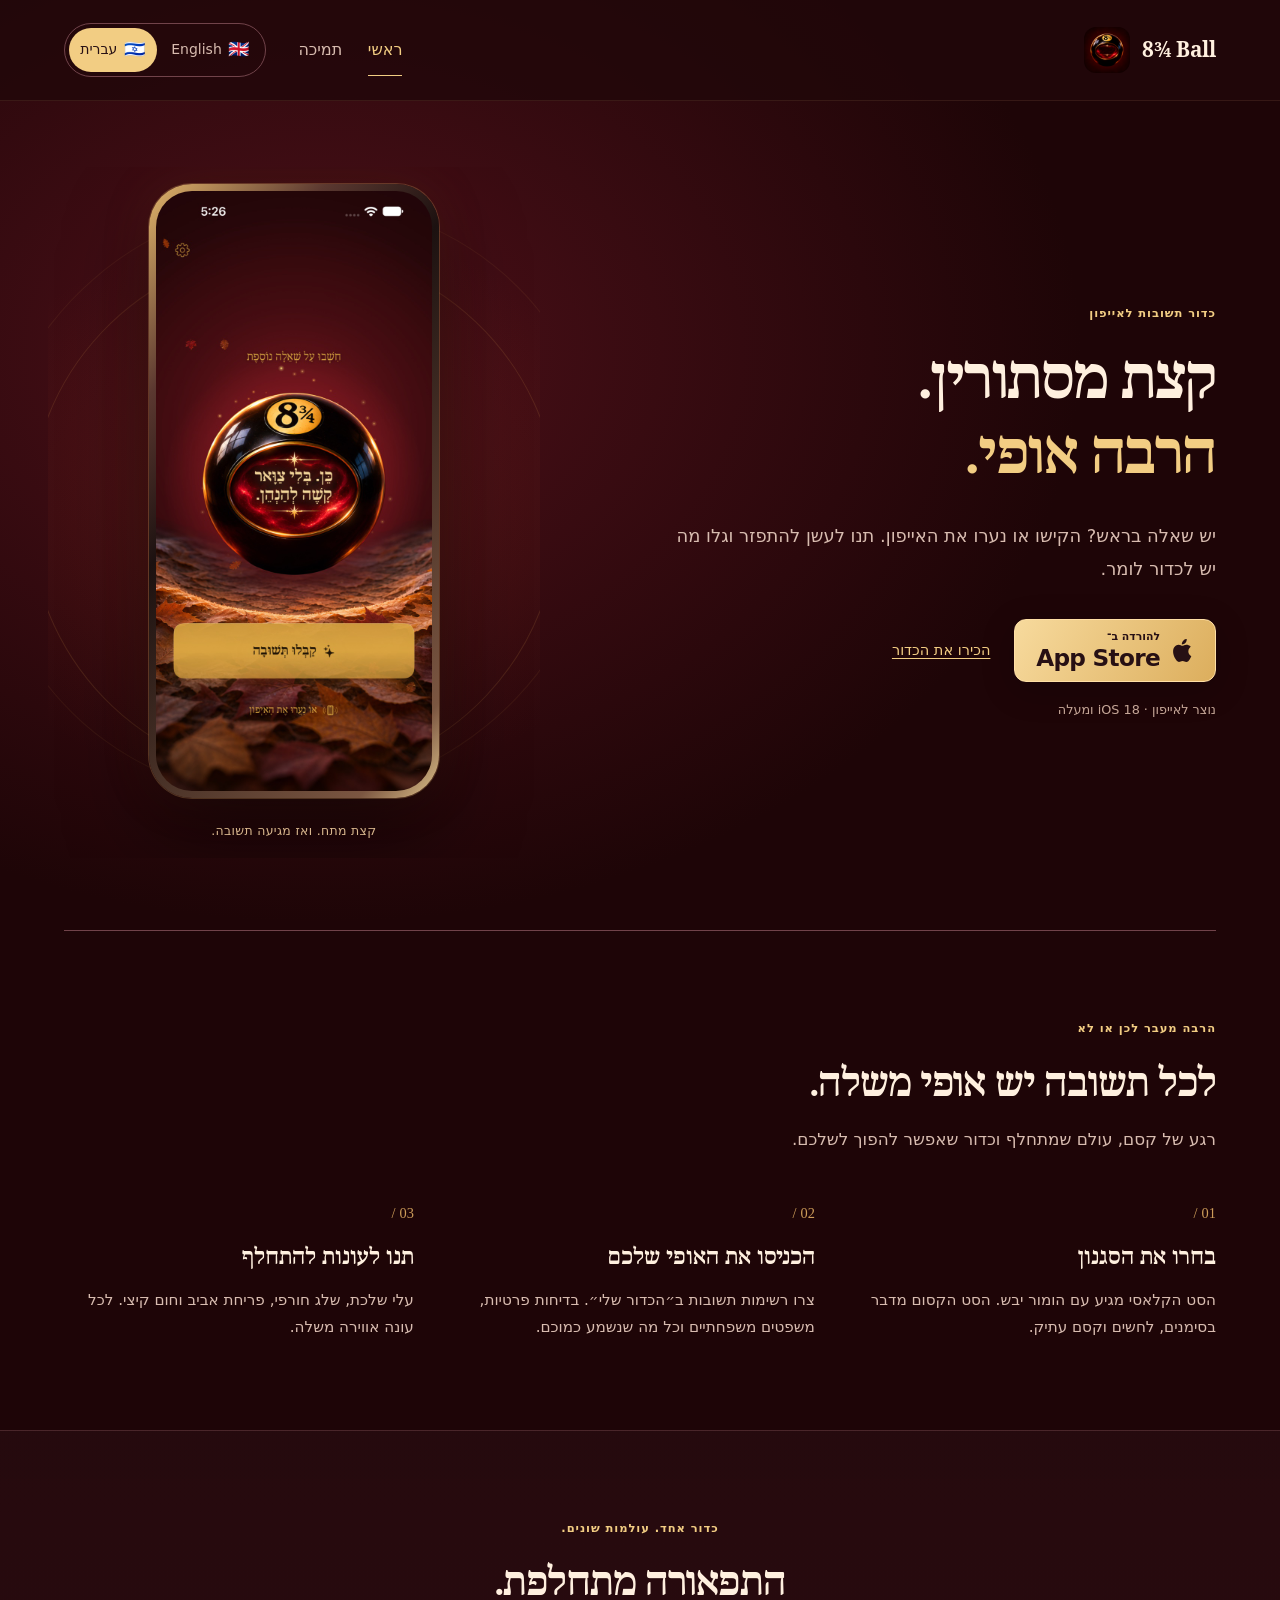
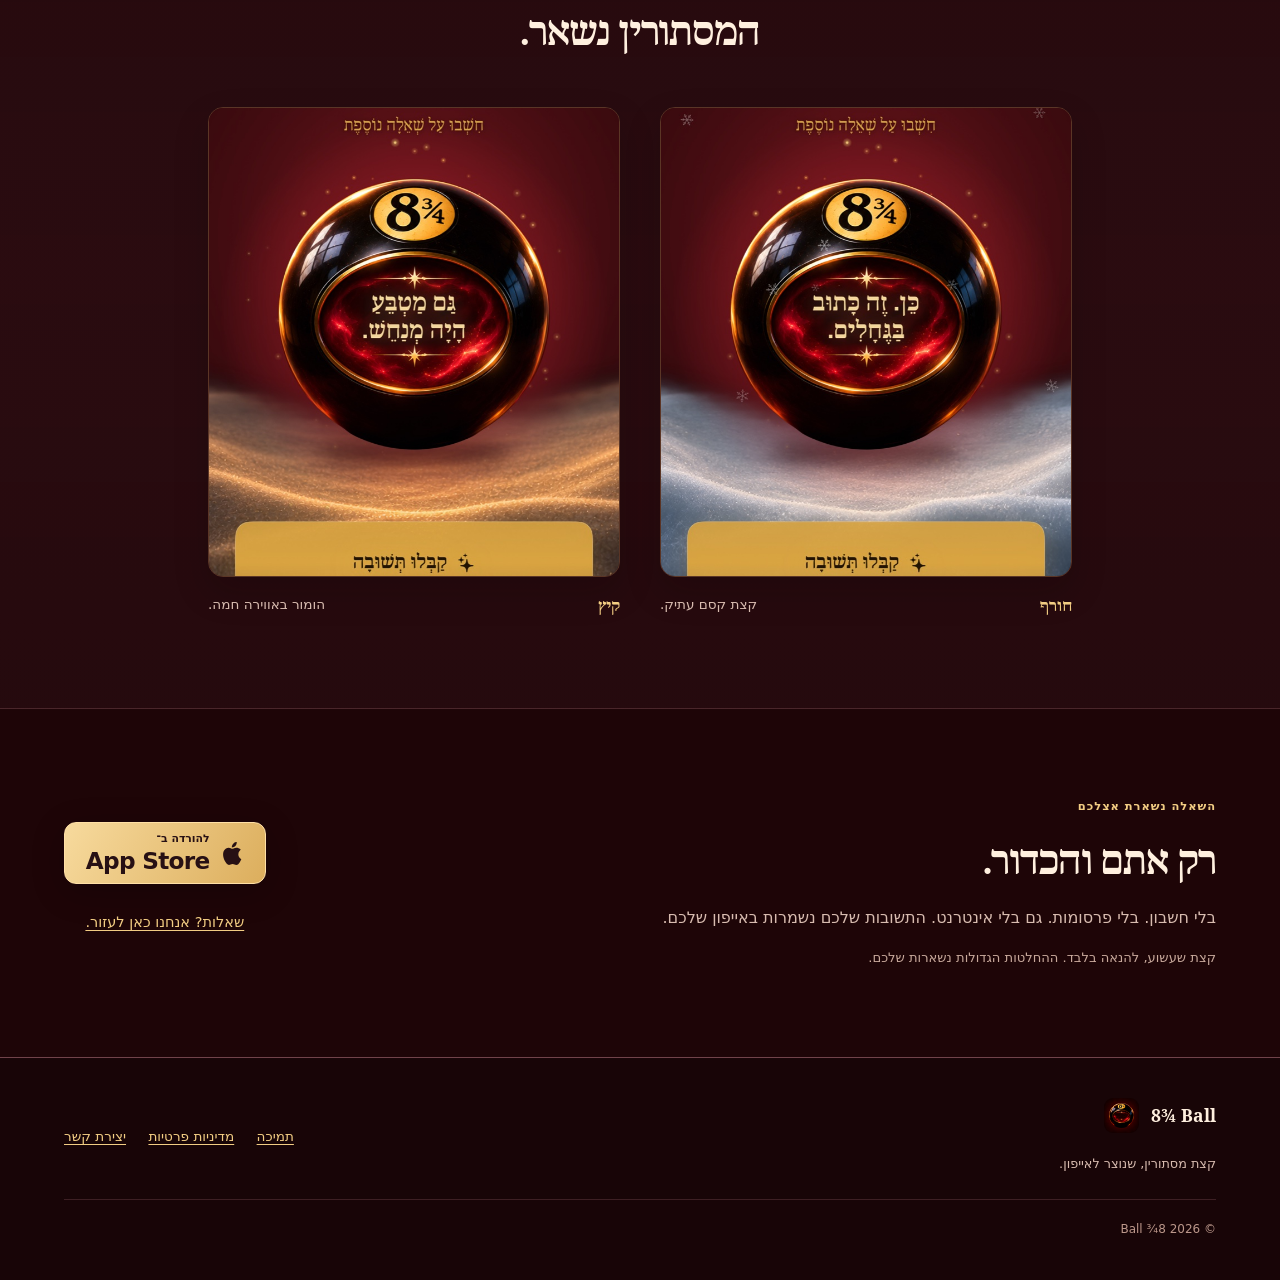
==== he/index.html @ 46d9da11 "Redesign bilingual product and support website" ====
<!doctype html><html lang="he" dir="rtl"><head><meta charset="utf-8"><meta name="viewport" content="width=device-width, initial-scale=1"><meta name="description" content="כדור תשובות קסום לאייפון. תשובות עם אופי, עולמות מתחלפים ורשימות תשובות משלכם."><meta name="theme-color" content="#1e0507"><title>קצת מסתורין. הרבה אופי. · 8¾ Ball</title><link rel="icon" href="../assets/app-icon.png"><link rel="stylesheet" href="../assets/site.css"><link rel="alternate" hreflang="en" href="../"><link rel="alternate" hreflang="he" href="../he/"><link rel="alternate" hreflang="x-default" href="../"></head><body><a class="skip-link" href="#main">דילוג לתוכן</a><header class="site-header"><div class="wrap header-content"><a class="brand" href="../he/" lang="en" dir="ltr"><img src="../assets/app-icon.png" alt="" width="46" height="46"><span>8¾ Ball</span></a><nav class="main-nav" aria-label="ניווט ראשי"><a href="../he/" aria-current="page">ראשי</a><a href="../he/support/">תמיכה</a></nav><nav class="language-switch" aria-label="שפת האתר"><a href="../" lang="en" hreflang="en"><span aria-hidden="true">🇬🇧</span><bdi>English</bdi></a><a href="../he/" lang="he" hreflang="he" aria-current="page"><span aria-hidden="true">🇮🇱</span><bdi>עברית</bdi></a></nav></div></header><main id="main" tabindex="-1"><section class="hero wrap" aria-labelledby="hero-title"><div class="hero-copy"><p class="eyebrow">כדור תשובות לאייפון</p><h1 id="hero-title">קצת מסתורין.<br><em>הרבה אופי.</em></h1><p class="lead">יש שאלה בראש? הקישו או נערו את האייפון. תנו לעשן להתפזר וגלו מה יש לכדור לומר.</p><div class="hero-actions"><a class="button store-button" href="https://apps.apple.com/app/id6838072461"><svg aria-hidden="true" viewBox="0 0 24 28" width="23" height="27"><path fill="currentColor" d="M18.1 14.8c0-3 2.5-4.5 2.6-4.6-1.4-2-3.5-2.3-4.3-2.3-1.8-.2-3.6 1.1-4.5 1.1-.9 0-2.3-1.1-3.8-1.1-2 0-3.9 1.2-4.9 3-2.1 3.6-.5 9 1.5 12 .9 1.4 2.1 3 3.6 3 1.5-.1 2-1 3.8-1 1.8 0 2.3 1 3.9 1 1.6 0 2.6-1.4 3.6-2.9 1.1-1.6 1.6-3.1 1.6-3.2-.1 0-3.1-1.2-3.1-5zM15.2 6c.8-1 1.4-2.5 1.2-4-.1-.1-2.4.2-3.6 1.7-1 1.1-1.6 2.6-1.5 4 1.4.1 2.8-.7 3.9-1.7z"/></svg><span><small>להורדה ב־</small><strong lang="en">App Store</strong></span></a><a class="text-link" href="#experience">הכירו את הכדור</a></div><p class="fine-print">נוצר לאייפון · iOS 18 ומעלה</p></div><div class="hero-visual"><span class="orbit orbit-one" aria-hidden="true"></span><span class="orbit orbit-two" aria-hidden="true"></span><div class="phone"><img class="" src="../assets/he-1-classic-autumn.jpg" width="737" height="1600" alt="הכדור באייפון: כדור שחור עם מסגרת זהב ותשובה משעשעת, על רקע עלי שלכת." fetchpriority="high" decoding="async"></div><p class="image-caption">קצת מתח. ואז מגיעה תשובה.</p></div></section>
  <section class="experience section wrap" id="experience" aria-labelledby="experience-title"><div class="section-heading"><p class="eyebrow">הרבה מעבר לכן או לא</p><h2 id="experience-title">לכל תשובה יש אופי משלה.</h2><p>רגע של קסם, עולם שמתחלף וכדור שאפשר להפוך לשלכם.</p></div><div class="feature-grid"><article class="feature"><span class="feature-number" aria-hidden="true">01 /</span><h3>בחרו את הסגנון</h3><p>הסט הקלאסי מגיע עם הומור יבש. הסט הקסום מדבר בסימנים, לחשים וקסם עתיק.</p></article><article class="feature"><span class="feature-number" aria-hidden="true">02 /</span><h3>הכניסו את האופי שלכם</h3><p>צרו רשימות תשובות ב״הכדור שלי״. בדיחות פרטיות, משפטים משפחתיים וכל מה שנשמע כמוכם.</p></article><article class="feature"><span class="feature-number" aria-hidden="true">03 /</span><h3>תנו לעונות להתחלף</h3><p>עלי שלכת, שלג חורפי, פריחת אביב וחום קיצי. לכל עונה אווירה משלה.</p></article></div></section>
  <section class="gallery-section section" aria-labelledby="gallery-title"><div class="wrap"><div class="section-heading"><p class="eyebrow">כדור אחד. עולמות שונים.</p><h2 id="gallery-title">התפאורה מתחלפת.<br>המסתורין נשאר.</h2></div><div class="gallery"><figure><img class="" src="../assets/he-2-fantasy-winter.jpg" width="737" height="1600" alt="תשובה מהסט הקסום בכדור על רקע שלג חורפי." loading="lazy" decoding="async"><figcaption><span>חורף</span>קצת קסם עתיק.</figcaption></figure><figure><img class="" src="../assets/he-3-classic-summer.jpg" width="737" height="1600" alt="תשובה מהסט הקלאסי בכדור על רקע קיצי חם." loading="lazy" decoding="async"><figcaption><span>קיץ</span>הומור באווירה חמה.</figcaption></figure></div></div></section>
  <section class="closing wrap"><div><p class="eyebrow">השאלה נשארת אצלכם</p><h2>רק אתם והכדור.</h2><p>בלי חשבון. בלי פרסומות. גם בלי אינטרנט. התשובות שלכם נשמרות באייפון שלכם.</p><p class="entertainment">קצת שעשוע, להנאה בלבד. ההחלטות הגדולות נשארות שלכם.</p></div><div class="closing-actions"><a class="button store-button" href="https://apps.apple.com/app/id6838072461"><svg aria-hidden="true" viewBox="0 0 24 28" width="23" height="27"><path fill="currentColor" d="M18.1 14.8c0-3 2.5-4.5 2.6-4.6-1.4-2-3.5-2.3-4.3-2.3-1.8-.2-3.6 1.1-4.5 1.1-.9 0-2.3-1.1-3.8-1.1-2 0-3.9 1.2-4.9 3-2.1 3.6-.5 9 1.5 12 .9 1.4 2.1 3 3.6 3 1.5-.1 2-1 3.8-1 1.8 0 2.3 1 3.9 1 1.6 0 2.6-1.4 3.6-2.9 1.1-1.6 1.6-3.1 1.6-3.2-.1 0-3.1-1.2-3.1-5zM15.2 6c.8-1 1.4-2.5 1.2-4-.1-.1-2.4.2-3.6 1.7-1 1.1-1.6 2.6-1.5 4 1.4.1 2.8-.7 3.9-1.7z"/></svg><span><small>להורדה ב־</small><strong lang="en">App Store</strong></span></a><a class="text-link" href="../he/support/">שאלות? אנחנו כאן לעזור.</a></div></section></main><footer class="site-footer"><div class="wrap footer-content"><div><a class="brand" href="../he/" lang="en" dir="ltr"><img src="../assets/app-icon.png" alt="" width="46" height="46"><span>8¾ Ball</span></a><p>קצת מסתורין, שנוצר לאייפון.</p></div><nav aria-label="ניווט תחתון"><a href="../he/support/">תמיכה</a><a href="../he/privacy/">מדיניות פרטיות</a><a href="mailto:gitznasoftdev@gmail.com">יצירת קשר</a></nav><p class="copyright">© 2026 8¾ Ball</p></div></footer></body></html>
---- assets/site.css ----
@font-face{font-family:Ball Serif;src:url(noto-serif-bold.woff2) format('woff2');font-weight:700;font-display:swap}@font-face{font-family:Ball Hebrew;src:url(noto-serif-hebrew-bold.woff2) format('woff2');font-weight:700;font-display:swap}
:root{color-scheme:dark;--bg:#1e0507;--surface:#2b0e13;--text:#fff0df;--muted:#d8bcb0;--gold:#f2cd83;--edge:#71434a;--display:'Ball Serif',Georgia,serif}html:lang(he){--display:'Ball Hebrew',Georgia,serif}*{box-sizing:border-box}html{scroll-padding-top:2rem}body{margin:0;background:radial-gradient(ellipse 70% 42rem at 75% 22rem,#4d1019 0,transparent 85%),var(--bg);color:var(--text);font:1rem/1.7 system-ui,-apple-system,BlinkMacSystemFont,'Segoe UI',sans-serif}a{color:var(--gold);text-underline-offset:.23em;text-decoration-thickness:1px}a:hover{color:var(--text)}a,summary{-webkit-tap-highlight-color:transparent}button,a,summary{touch-action:manipulation}:focus-visible{outline:3px solid #ffde9c;outline-offset:5px}main:focus{outline:none}main:focus-visible{outline:3px solid #ffde9c;outline-offset:-3px}img{max-width:100%;height:auto;display:block}h1,h2,h3,p,figure{margin:0}h1,h2,h3{font-family:var(--display);font-weight:700;text-wrap:balance}h1{font-size:clamp(2.7rem,4.5vw,4.8rem);line-height:1.17;letter-spacing:-.045em}html:lang(he) h1{letter-spacing:-.025em;line-height:1.3}h1 em{font-style:normal;color:var(--gold)}h2{font-size:clamp(1.85rem,3vw,3rem);line-height:1.3;letter-spacing:-.025em}h3{font-size:1.35rem;line-height:1.4}p{color:var(--muted)}p+p{margin-block-start:1rem}.wrap{width:min(100% - 5rem,72rem);margin-inline:auto}.skip-link{position:absolute;z-index:10;top:.7rem;inset-inline-start:1rem;padding:.6rem 1rem;background:var(--gold);color:var(--bg);border-radius:.4rem;transform:translateY(-200%)}.skip-link:focus{transform:none}.site-header{border-block-end:1px solid #b77d5626;background:#20070ac7}.header-content{min-height:100px;display:flex;align-items:center;gap:2rem}.brand{display:inline-flex;gap:.75rem;align-items:center;color:var(--text);text-decoration:none;font:700 1.3rem/1.3 'Ball Serif',Georgia,serif;white-space:nowrap}.brand img{border-radius:12px;flex:none}.main-nav{display:flex;gap:1.6rem;margin-inline-start:auto}.main-nav a{color:var(--muted);text-decoration:none;padding-block:.7rem;min-height:44px}.main-nav a:hover,.main-nav a[aria-current]{color:var(--gold)}.main-nav a[aria-current]{box-shadow:0 1px var(--gold)}.language-switch{display:flex;align-items:center;gap:.2rem;padding:.25rem;border:1px solid var(--edge);border-radius:100px}.language-switch a{display:flex;align-items:center;gap:.4rem;min-height:42px;padding:.4rem .7rem;border-radius:100px;color:var(--muted);text-decoration:none;font-size:.86rem;white-space:nowrap}.language-switch a[aria-current]{background:#f2cd83;color:#271014}.language-switch a:not([aria-current]):hover{background:#4d2029;color:var(--text)}.language-switch span{font-size:1.08rem;line-height:1}.hero{display:grid;grid-template-columns:1.16fr .84fr;align-items:center;gap:3.6rem;padding-block:5.1rem 5.5rem}.hero-copy{position:relative;z-index:1}.eyebrow{color:var(--gold);font-size:.72rem;font-weight:700;letter-spacing:.18em;line-height:1.7;margin-block-end:1.3rem}html:lang(he) .eyebrow{letter-spacing:.08em}.lead{font-size:1.12rem;line-height:1.85;max-width:34rem;margin-block-start:1.6rem}.hero-actions{display:flex;align-items:center;flex-wrap:wrap;gap:1.5rem;margin-block-start:2.1rem}.button{display:inline-flex;align-items:center;justify-content:center;gap:.7rem;min-height:60px;padding:.65rem 1.3rem;border:1px solid #ffe0a6;background:linear-gradient(120deg,#f7da9d,#dcae5d);border-radius:12px;color:#271014;text-decoration:none;box-shadow:0 8px 34px #0003}.button:hover{color:#271014;background:#ffe5b2}.store-button span{display:flex;flex-direction:column;align-items:flex-start;line-height:1.1}.store-button small{font-size:.68rem;font-weight:550}.store-button strong{font-size:1.45rem;letter-spacing:-.03em;margin-top:.15rem}.store-button svg{flex:none}.text-link{display:inline-flex;align-items:center;gap:.65rem;min-height:44px;font-size:.91rem}.fine-print{font-size:.8rem;line-height:1.7}.hero-copy>.fine-print{margin-block-start:1.1rem;color:#c6a798}.hero-visual{position:relative;display:flex;flex-direction:column;align-items:center;isolation:isolate}.hero-visual:before{content:'';position:absolute;inset:5% -35%;z-index:-1;background:radial-gradient(ellipse,#ac3a2130,transparent 68%)}.phone{width:min(100%,290px);padding:7px;border-radius:43px;background:linear-gradient(130deg,#e2b56b,#5b3830 22%,#1c1110 40%,#7b5641 90%,#dfc38b);box-shadow:0 0 0 1px #c698594d,0 35px 80px #0008,0 0 50px #ad4a2126}.phone img{width:100%;border-radius:36px}.orbit{position:absolute;z-index:-1;border:1px solid #daa44e24;border-radius:50%;width:530px;max-width:145%;height:530px;max-height:90%;top:10%;transform:rotate(-25deg)}.orbit-two{width:620px;max-width:165%;height:620px;top:3%;opacity:.55}.orbit:before{content:'✦';position:absolute;top:12%;left:12%;font-size:1.1rem;color:#e5b965}.orbit-two:before{top:80%;left:85%;font-size:.7rem}.image-caption{font-size:.78rem;margin-top:1.4rem;letter-spacing:.025em;color:#d9b78e}.section{padding-block:5.5rem}.experience{border-top:1px solid var(--edge)}.section-heading{max-width:43rem}.section-heading>p:last-child:not(.eyebrow){margin-top:1rem;font-size:1.05rem}.feature-grid{display:grid;grid-template-columns:repeat(3,minmax(0,1fr));gap:3.2rem;margin-top:3rem}.feature-number{display:block;font-family:var(--display);color:#cd9c59;font-size:.9rem;margin-bottom:1rem}.feature p{margin-top:.9rem;line-height:1.8;font-size:.95rem}.gallery-section{background:linear-gradient(#2b0e1390,#3a131b70,#2b0e1390);border-block:1px solid #80505666}.gallery-section .section-heading{margin-inline:auto;text-align:center}.gallery{display:grid;grid-template-columns:repeat(2,minmax(0,1fr));gap:2.5rem;max-width:54rem;margin:3rem auto 0}.gallery figure{min-width:0}.gallery img{width:100%;height:470px;object-fit:cover;object-position:center 54%;border-radius:15px;border:1px solid #bb875457;box-shadow:0 15px 35px #0b020530}.gallery figcaption{display:flex;justify-content:space-between;flex-wrap:wrap;gap:.25rem 1rem;padding-top:1rem;color:var(--muted);font-size:.85rem}.gallery figcaption span{color:var(--gold);font-family:var(--display);font-size:1rem}.closing{display:flex;align-items:center;justify-content:space-between;gap:3rem;padding-block:5.5rem}.closing>div:first-child{max-width:40rem}.closing p:not(.eyebrow){margin-top:1rem}.closing .entertainment{font-size:.82rem;color:#c7a89b}.closing-actions{display:flex;align-items:center;flex-direction:column;gap:1rem;flex:none}.site-footer{border-top:1px solid var(--edge);background:#180507}.footer-content{padding-block:2.5rem;display:flex;align-items:center;justify-content:space-between;flex-wrap:wrap;gap:1.5rem 3rem}.site-footer .brand img{width:35px;height:35px;border-radius:9px}.site-footer .brand{font-size:1.1rem}.site-footer p{font-size:.8rem;margin-top:.75rem}.site-footer nav{display:flex;flex-wrap:wrap;gap:.4rem 1.4rem}.site-footer nav a{min-height:44px;display:inline-flex;align-items:center;font-size:.85rem}.copyright{flex-basis:100%;border-top:1px solid #71434a6b;padding-top:1.2rem!important;margin-top:0!important;color:#bb978a;font-size:.75rem!important}.page-intro{padding-block:4.5rem 3.5rem}.page-intro h1{font-size:clamp(2.7rem,5vw,4.5rem)}.support-layout{display:grid;grid-template-columns:minmax(0,1.6fr) minmax(0,1fr);gap:4rem;padding-bottom:6rem;align-items:start}.faq-section>h2{font-size:1.5rem;margin-bottom:1.8rem}.faq{border-bottom:1px solid var(--edge)}.faq:first-of-type{border-top:1px solid var(--edge)}.faq summary{display:flex;justify-content:space-between;gap:1rem;align-items:center;list-style:none;cursor:pointer;font-size:.97rem;font-weight:600;min-height:74px;padding-block:1.1rem}.faq summary::-webkit-details-marker{display:none}.faq summary span{color:var(--gold);font-size:1.5rem;font-weight:400;flex:none;line-height:1}.faq[open] summary span{transform:rotate(45deg)}.faq summary:hover{color:var(--gold)}.faq>div{padding:0 2rem 1.4rem 0}.faq p{font-size:.93rem;line-height:1.85}.contact-card{border:1px solid #946145;border-radius:18px;padding:2rem;background:radial-gradient(ellipse at top right,#6c292c75,transparent 75%),#321017}.contact-card>img{border-radius:18px;margin-bottom:1.7rem}.contact-card .eyebrow{font-size:.68rem;margin-bottom:.7rem}.contact-card h2{font-size:1.7rem}.contact-card p:not(.eyebrow){margin-top:1rem;font-size:.92rem}.contact-card .fine-print{font-size:.78rem!important}.email-link{display:block;font-size:.87rem;font-weight:600;margin-top:1.25rem;overflow-wrap:anywhere;min-height:44px;padding-block:.5rem}.contact-card .text-link{margin-top:1rem;font-size:.82rem}.legal-wrap{padding-block:4rem 5.5rem}.legal-document{max-width:49rem;margin:auto}.legal-document h1{font-size:clamp(2.6rem,5vw,4rem);margin-bottom:1.5rem}.legal-document h2{font-size:1.35rem;margin:2.5rem 0 .75rem}.legal-document p{max-width:70ch}.legal-document>.date{font-size:.85rem;color:var(--gold);margin-bottom:1.8rem}.legal-document bdi{overflow-wrap:anywhere}.legal-document .brand{display:none}html:lang(he) body{background:radial-gradient(ellipse 70% 42rem at 25% 22rem,#4d1019 0,transparent 85%),var(--bg)}html:lang(he) .faq>div{padding:0 0 1.4rem 2rem}
@media(min-width:1400px){.hero{gap:5rem;padding-block:6rem}.phone{width:310px}}
@media(max-width:1000px){.wrap{width:calc(100% - 3rem)}.header-content{gap:1.3rem}.main-nav{gap:1rem}.hero{gap:2rem;padding-block:4rem}.hero h1{font-size:3.4rem}.phone{width:265px}.orbit{max-width:110%}.orbit-two{max-width:125%}.feature-grid{gap:1.8rem}.support-layout{gap:2rem}.contact-card{padding:1.5rem}.gallery img{height:420px}}
@media(max-width:760px){.header-content{min-height:90px;flex-wrap:wrap;justify-content:space-between;gap:.5rem 1rem;padding-block:1rem}.brand{font-size:1.15rem}.brand img{width:40px;height:40px}.language-switch{margin-inline-start:auto}.main-nav{order:3;flex-basis:100%;margin:0;gap:1.4rem}.main-nav a{padding:.3rem 0;min-height:40px;font-size:.9rem}.language-switch a{font-size:.78rem;padding:.35rem .5rem;min-height:40px}.hero{grid-template-columns:minmax(0,1fr);padding-block:3.4rem 3rem;gap:3rem}.hero-copy{max-width:35rem}.hero h1{font-size:clamp(2.8rem,7vw,3.7rem)}.hero .lead{font-size:1.02rem}.hero-actions{gap:1.25rem}.hero-visual{width:100%;max-width:30rem;margin:auto}.phone{width:260px}.orbit{max-width:95%;width:430px}.orbit-two{max-width:110%;width:490px}.section{padding-block:3.5rem}.section-heading h2{font-size:2rem}.feature-grid{grid-template-columns:minmax(0,1fr);gap:1.8rem;margin-top:2rem}.feature{border-top:1px solid #71434a8f;padding-top:1.4rem}.feature-number{margin-bottom:.6rem}.feature h3{font-size:1.25rem}.feature p{max-width:40rem}.gallery{gap:1rem;margin-top:2rem}.gallery img{height:350px;object-position:center 53%;border-radius:12px}.gallery figcaption{font-size:.76rem}.closing{flex-direction:column;align-items:flex-start;gap:2rem;padding-block:3.5rem}.closing-actions{align-items:flex-start}.support-layout{grid-template-columns:minmax(0,1fr);gap:2.5rem;padding-bottom:3.5rem}.page-intro{padding-block:3rem 2.5rem}.page-intro h1{font-size:3rem}.contact-card{max-width:35rem}.legal-wrap{padding-block:3rem 4rem}.legal-document h2{font-size:1.3rem}.footer-content{align-items:flex-start;flex-direction:column;gap:1.4rem}.copyright{width:100%}.site-footer nav{column-gap:1.5rem}}
@media(max-width:420px){.wrap{width:calc(100% - 2rem)}.hero h1{font-size:2.6rem}.hero .eyebrow{font-size:.67rem}.hero .lead{font-size:1rem}.hero-actions{column-gap:1rem}.text-link{font-size:.85rem}.phone{width:248px}.gallery{gap:.8rem}.gallery img{height:290px}.gallery figcaption{display:block}.gallery figcaption span{display:block;margin-bottom:.3rem}.page-intro h1{font-size:2.65rem}.brand{gap:.5rem;font-size:1.05rem}.language-switch a{padding:.3rem .4rem;font-size:.75rem}.language-switch{gap:0}.header-content{column-gap:.5rem}.brand img{width:35px;height:35px}}
@media(prefers-reduced-motion:no-preference){a,summary{transition:background-color .16s,color .16s}.button:hover{box-shadow:0 8px 35px #c4752126}}
@media(forced-colors:active){.button,.phone,.language-switch,.language-switch a[aria-current],.contact-card{border:1px solid ButtonText}.main-nav a[aria-current]{text-decoration:underline}.orbit{display:none}.phone{background:Canvas}.button{background:ButtonFace;color:ButtonText}}
/* Keep primary navigation readable and comfortable to tap on narrow screens. */
.language-switch a{font-size:.875rem;min-height:44px}
.main-nav a{min-height:44px;display:inline-flex;align-items:center}
@media(max-width:420px){.language-switch{margin-inline-start:0}.header-content{column-gap:.6rem}.brand{flex:none}.language-switch a{padding-inline:.55rem}.header-content .main-nav{order:2}.header-content .language-switch{order:3;margin-inline-start:auto}}
@media(max-width:420px){.header-content .main-nav{flex-basis:auto;margin-inline-start:auto;gap:1rem}.header-content .language-switch{margin-inline-start:0}}
/* Decorative rings stay inside the visual column, including in RTL. */
.hero-visual{overflow:clip;overflow-clip-margin:1rem;padding-block:1px}
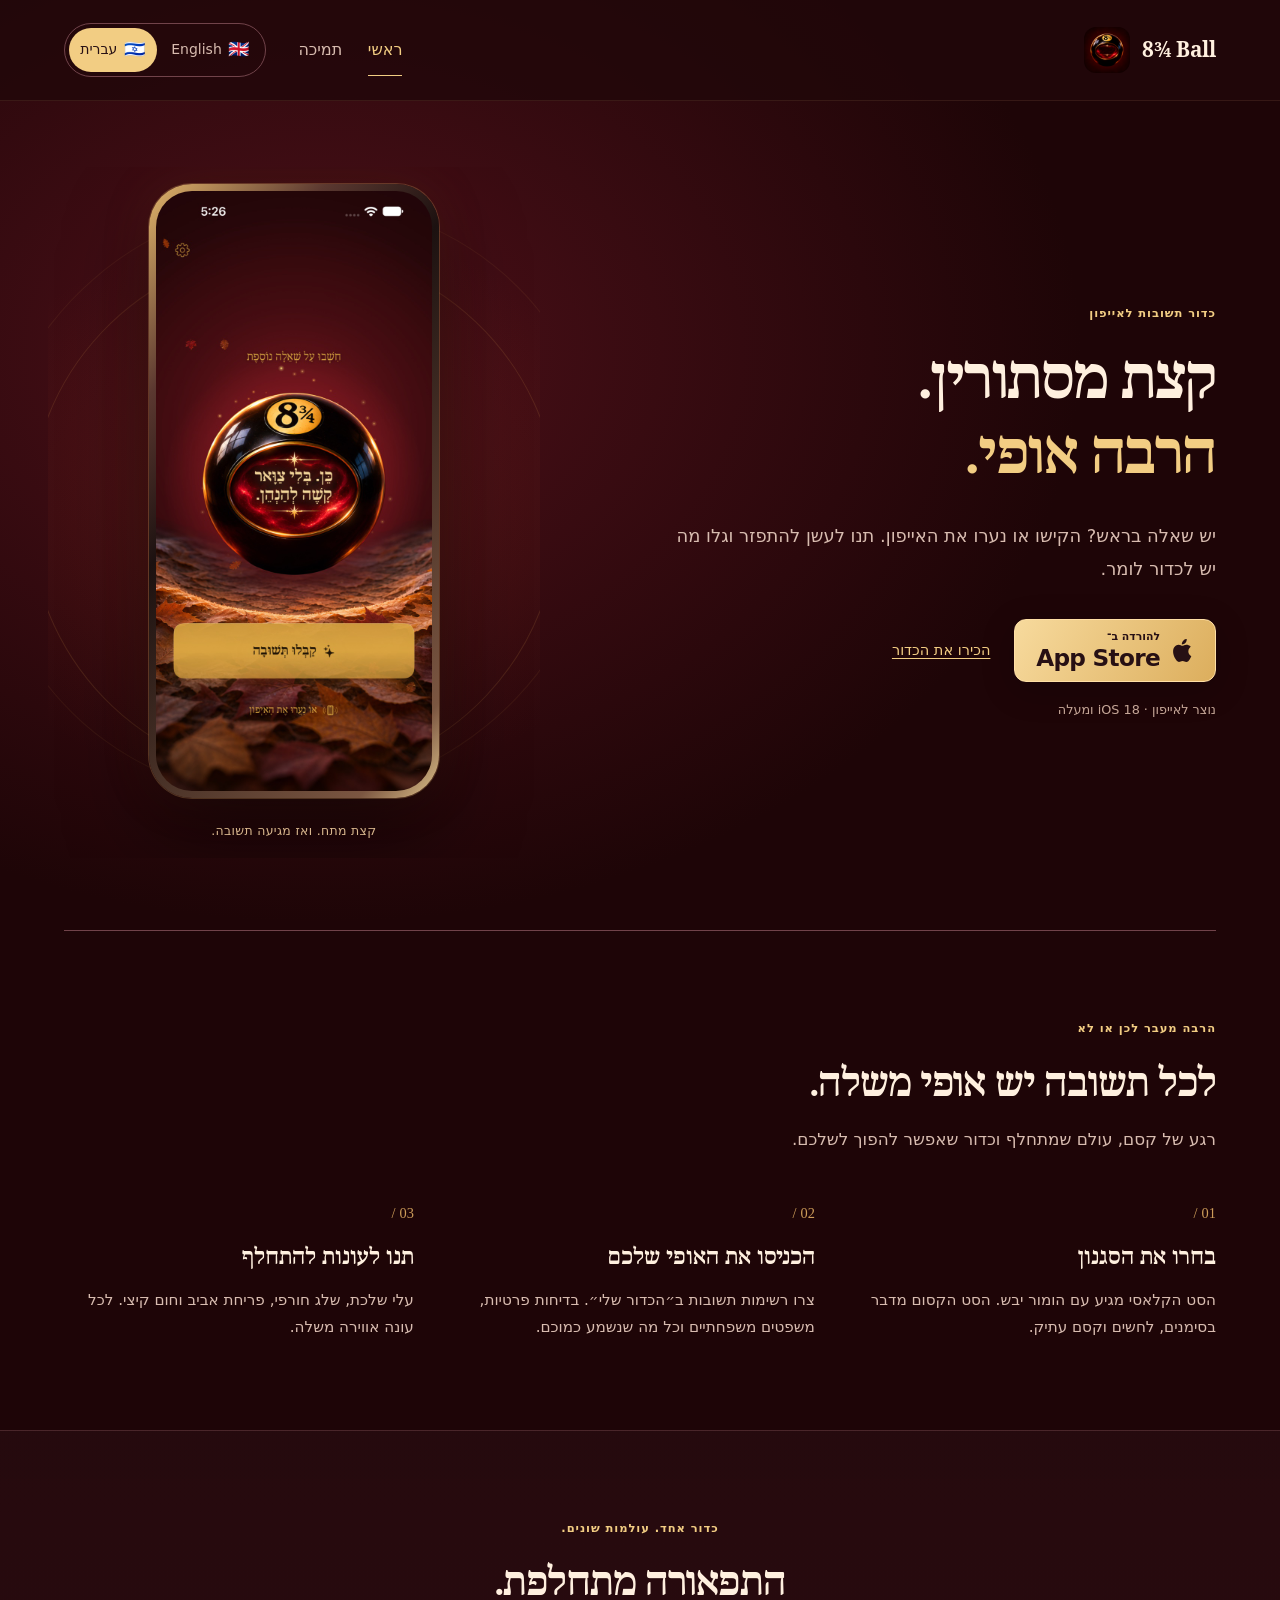
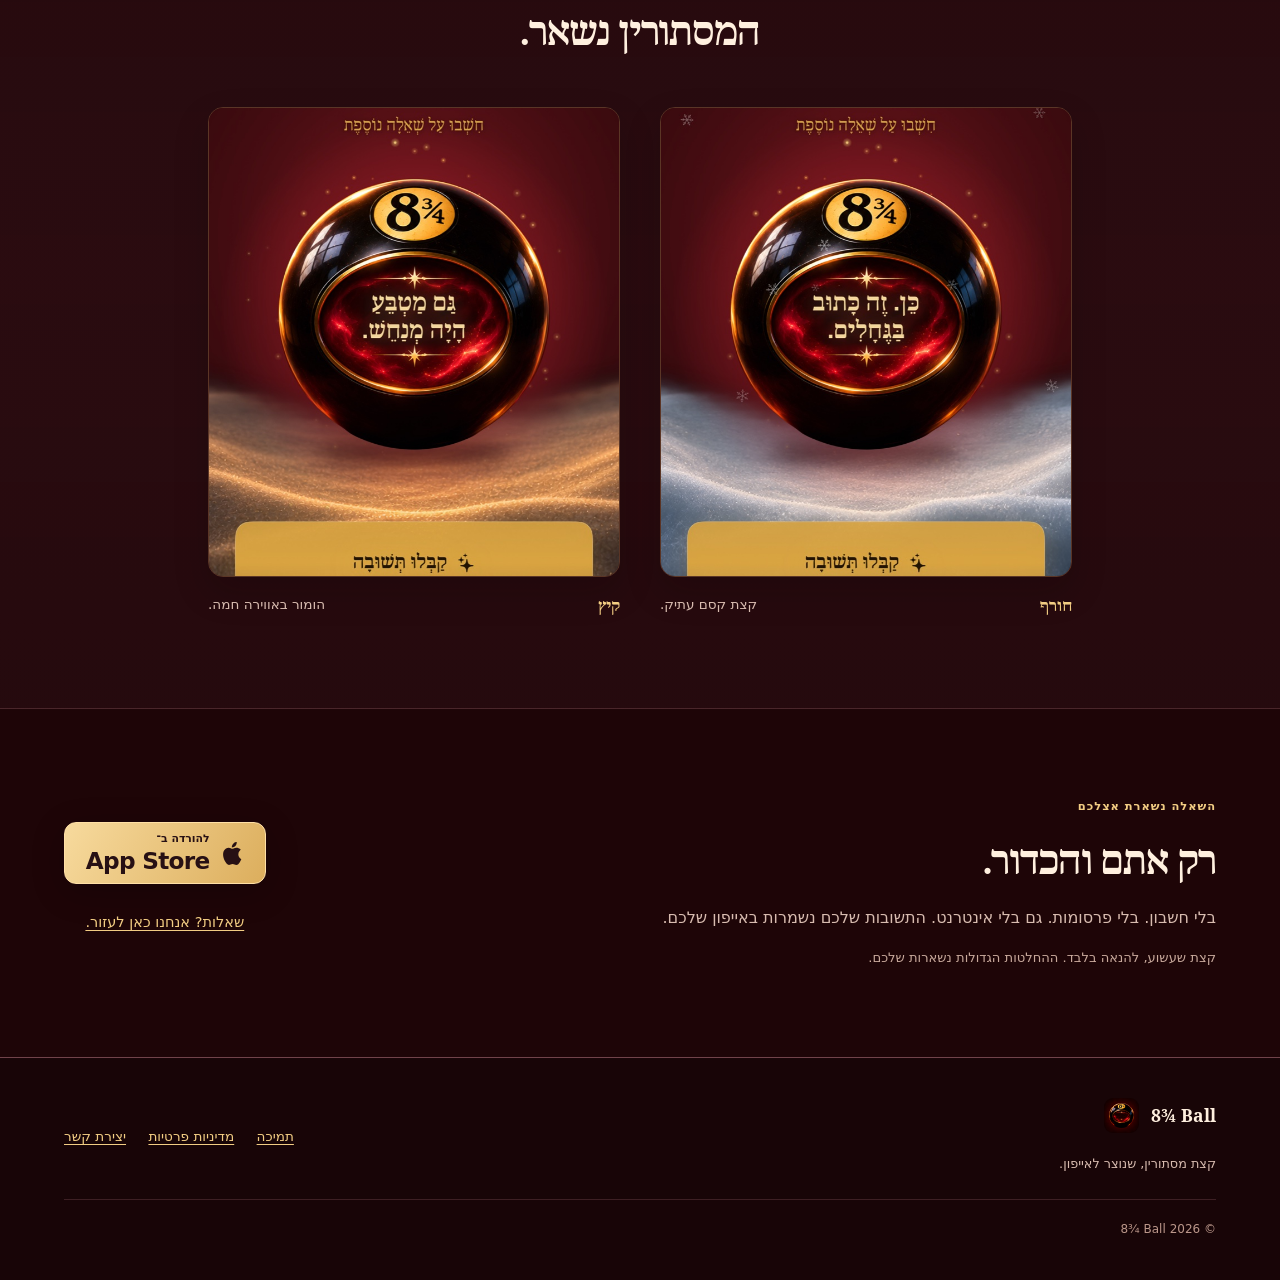
==== commit 184d1297: "Keep product name left-to-right in Hebrew footer" ====
--- a/he/index.html
+++ b/he/index.html
@@ -1,4 +1,4 @@
 <!doctype html><html lang="he" dir="rtl"><head><meta charset="utf-8"><meta name="viewport" content="width=device-width, initial-scale=1"><meta name="description" content="כדור תשובות קסום לאייפון. תשובות עם אופי, עולמות מתחלפים ורשימות תשובות משלכם."><meta name="theme-color" content="#1e0507"><title>קצת מסתורין. הרבה אופי. · 8¾ Ball</title><link rel="icon" href="../assets/app-icon.png"><link rel="stylesheet" href="../assets/site.css"><link rel="alternate" hreflang="en" href="../"><link rel="alternate" hreflang="he" href="../he/"><link rel="alternate" hreflang="x-default" href="../"></head><body><a class="skip-link" href="#main">דילוג לתוכן</a><header class="site-header"><div class="wrap header-content"><a class="brand" href="../he/" lang="en" dir="ltr"><img src="../assets/app-icon.png" alt="" width="46" height="46"><span>8¾ Ball</span></a><nav class="main-nav" aria-label="ניווט ראשי"><a href="../he/" aria-current="page">ראשי</a><a href="../he/support/">תמיכה</a></nav><nav class="language-switch" aria-label="שפת האתר"><a href="../" lang="en" hreflang="en"><span aria-hidden="true">🇬🇧</span><bdi>English</bdi></a><a href="../he/" lang="he" hreflang="he" aria-current="page"><span aria-hidden="true">🇮🇱</span><bdi>עברית</bdi></a></nav></div></header><main id="main" tabindex="-1"><section class="hero wrap" aria-labelledby="hero-title"><div class="hero-copy"><p class="eyebrow">כדור תשובות לאייפון</p><h1 id="hero-title">קצת מסתורין.<br><em>הרבה אופי.</em></h1><p class="lead">יש שאלה בראש? הקישו או נערו את האייפון. תנו לעשן להתפזר וגלו מה יש לכדור לומר.</p><div class="hero-actions"><a class="button store-button" href="https://apps.apple.com/app/id6838072461"><svg aria-hidden="true" viewBox="0 0 24 28" width="23" height="27"><path fill="currentColor" d="M18.1 14.8c0-3 2.5-4.5 2.6-4.6-1.4-2-3.5-2.3-4.3-2.3-1.8-.2-3.6 1.1-4.5 1.1-.9 0-2.3-1.1-3.8-1.1-2 0-3.9 1.2-4.9 3-2.1 3.6-.5 9 1.5 12 .9 1.4 2.1 3 3.6 3 1.5-.1 2-1 3.8-1 1.8 0 2.3 1 3.9 1 1.6 0 2.6-1.4 3.6-2.9 1.1-1.6 1.6-3.1 1.6-3.2-.1 0-3.1-1.2-3.1-5zM15.2 6c.8-1 1.4-2.5 1.2-4-.1-.1-2.4.2-3.6 1.7-1 1.1-1.6 2.6-1.5 4 1.4.1 2.8-.7 3.9-1.7z"/></svg><span><small>להורדה ב־</small><strong lang="en">App Store</strong></span></a><a class="text-link" href="#experience">הכירו את הכדור</a></div><p class="fine-print">נוצר לאייפון · iOS 18 ומעלה</p></div><div class="hero-visual"><span class="orbit orbit-one" aria-hidden="true"></span><span class="orbit orbit-two" aria-hidden="true"></span><div class="phone"><img class="" src="../assets/he-1-classic-autumn.jpg" width="737" height="1600" alt="הכדור באייפון: כדור שחור עם מסגרת זהב ותשובה משעשעת, על רקע עלי שלכת." fetchpriority="high" decoding="async"></div><p class="image-caption">קצת מתח. ואז מגיעה תשובה.</p></div></section>
   <section class="experience section wrap" id="experience" aria-labelledby="experience-title"><div class="section-heading"><p class="eyebrow">הרבה מעבר לכן או לא</p><h2 id="experience-title">לכל תשובה יש אופי משלה.</h2><p>רגע של קסם, עולם שמתחלף וכדור שאפשר להפוך לשלכם.</p></div><div class="feature-grid"><article class="feature"><span class="feature-number" aria-hidden="true">01 /</span><h3>בחרו את הסגנון</h3><p>הסט הקלאסי מגיע עם הומור יבש. הסט הקסום מדבר בסימנים, לחשים וקסם עתיק.</p></article><article class="feature"><span class="feature-number" aria-hidden="true">02 /</span><h3>הכניסו את האופי שלכם</h3><p>צרו רשימות תשובות ב״הכדור שלי״. בדיחות פרטיות, משפטים משפחתיים וכל מה שנשמע כמוכם.</p></article><article class="feature"><span class="feature-number" aria-hidden="true">03 /</span><h3>תנו לעונות להתחלף</h3><p>עלי שלכת, שלג חורפי, פריחת אביב וחום קיצי. לכל עונה אווירה משלה.</p></article></div></section>
   <section class="gallery-section section" aria-labelledby="gallery-title"><div class="wrap"><div class="section-heading"><p class="eyebrow">כדור אחד. עולמות שונים.</p><h2 id="gallery-title">התפאורה מתחלפת.<br>המסתורין נשאר.</h2></div><div class="gallery"><figure><img class="" src="../assets/he-2-fantasy-winter.jpg" width="737" height="1600" alt="תשובה מהסט הקסום בכדור על רקע שלג חורפי." loading="lazy" decoding="async"><figcaption><span>חורף</span>קצת קסם עתיק.</figcaption></figure><figure><img class="" src="../assets/he-3-classic-summer.jpg" width="737" height="1600" alt="תשובה מהסט הקלאסי בכדור על רקע קיצי חם." loading="lazy" decoding="async"><figcaption><span>קיץ</span>הומור באווירה חמה.</figcaption></figure></div></div></section>
-  <section class="closing wrap"><div><p class="eyebrow">השאלה נשארת אצלכם</p><h2>רק אתם והכדור.</h2><p>בלי חשבון. בלי פרסומות. גם בלי אינטרנט. התשובות שלכם נשמרות באייפון שלכם.</p><p class="entertainment">קצת שעשוע, להנאה בלבד. ההחלטות הגדולות נשארות שלכם.</p></div><div class="closing-actions"><a class="button store-button" href="https://apps.apple.com/app/id6838072461"><svg aria-hidden="true" viewBox="0 0 24 28" width="23" height="27"><path fill="currentColor" d="M18.1 14.8c0-3 2.5-4.5 2.6-4.6-1.4-2-3.5-2.3-4.3-2.3-1.8-.2-3.6 1.1-4.5 1.1-.9 0-2.3-1.1-3.8-1.1-2 0-3.9 1.2-4.9 3-2.1 3.6-.5 9 1.5 12 .9 1.4 2.1 3 3.6 3 1.5-.1 2-1 3.8-1 1.8 0 2.3 1 3.9 1 1.6 0 2.6-1.4 3.6-2.9 1.1-1.6 1.6-3.1 1.6-3.2-.1 0-3.1-1.2-3.1-5zM15.2 6c.8-1 1.4-2.5 1.2-4-.1-.1-2.4.2-3.6 1.7-1 1.1-1.6 2.6-1.5 4 1.4.1 2.8-.7 3.9-1.7z"/></svg><span><small>להורדה ב־</small><strong lang="en">App Store</strong></span></a><a class="text-link" href="../he/support/">שאלות? אנחנו כאן לעזור.</a></div></section></main><footer class="site-footer"><div class="wrap footer-content"><div><a class="brand" href="../he/" lang="en" dir="ltr"><img src="../assets/app-icon.png" alt="" width="46" height="46"><span>8¾ Ball</span></a><p>קצת מסתורין, שנוצר לאייפון.</p></div><nav aria-label="ניווט תחתון"><a href="../he/support/">תמיכה</a><a href="../he/privacy/">מדיניות פרטיות</a><a href="mailto:gitznasoftdev@gmail.com">יצירת קשר</a></nav><p class="copyright">© 2026 8¾ Ball</p></div></footer></body></html>
+  <section class="closing wrap"><div><p class="eyebrow">השאלה נשארת אצלכם</p><h2>רק אתם והכדור.</h2><p>בלי חשבון. בלי פרסומות. גם בלי אינטרנט. התשובות שלכם נשמרות באייפון שלכם.</p><p class="entertainment">קצת שעשוע, להנאה בלבד. ההחלטות הגדולות נשארות שלכם.</p></div><div class="closing-actions"><a class="button store-button" href="https://apps.apple.com/app/id6838072461"><svg aria-hidden="true" viewBox="0 0 24 28" width="23" height="27"><path fill="currentColor" d="M18.1 14.8c0-3 2.5-4.5 2.6-4.6-1.4-2-3.5-2.3-4.3-2.3-1.8-.2-3.6 1.1-4.5 1.1-.9 0-2.3-1.1-3.8-1.1-2 0-3.9 1.2-4.9 3-2.1 3.6-.5 9 1.5 12 .9 1.4 2.1 3 3.6 3 1.5-.1 2-1 3.8-1 1.8 0 2.3 1 3.9 1 1.6 0 2.6-1.4 3.6-2.9 1.1-1.6 1.6-3.1 1.6-3.2-.1 0-3.1-1.2-3.1-5zM15.2 6c.8-1 1.4-2.5 1.2-4-.1-.1-2.4.2-3.6 1.7-1 1.1-1.6 2.6-1.5 4 1.4.1 2.8-.7 3.9-1.7z"/></svg><span><small>להורדה ב־</small><strong lang="en">App Store</strong></span></a><a class="text-link" href="../he/support/">שאלות? אנחנו כאן לעזור.</a></div></section></main><footer class="site-footer"><div class="wrap footer-content"><div><a class="brand" href="../he/" lang="en" dir="ltr"><img src="../assets/app-icon.png" alt="" width="46" height="46"><span>8¾ Ball</span></a><p>קצת מסתורין, שנוצר לאייפון.</p></div><nav aria-label="ניווט תחתון"><a href="../he/support/">תמיכה</a><a href="../he/privacy/">מדיניות פרטיות</a><a href="mailto:gitznasoftdev@gmail.com">יצירת קשר</a></nav><p class="copyright">© 2026 <bdi dir="ltr">8¾ Ball</bdi></p></div></footer></body></html>
